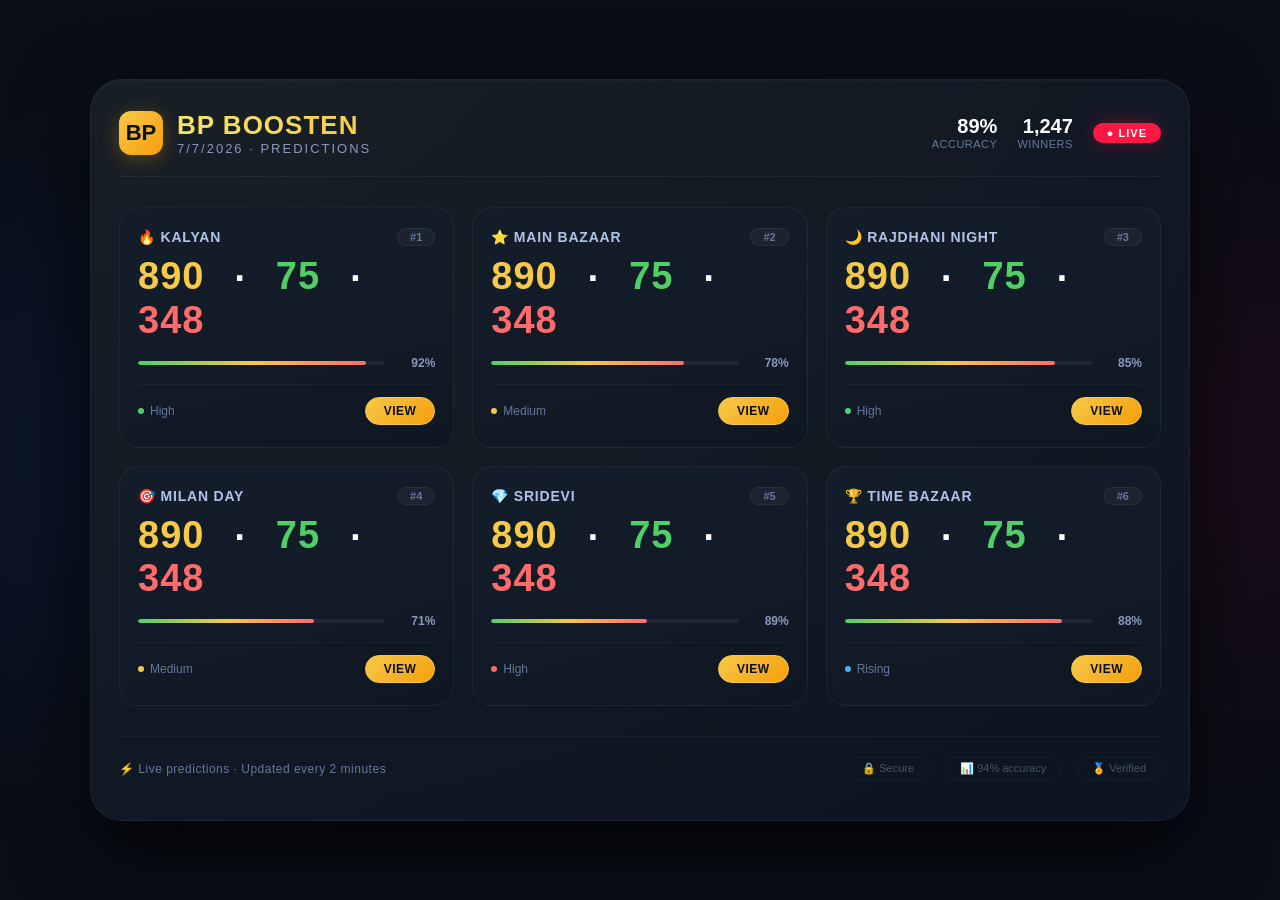
==== page4.html @ 210bc240 "Add files via upload" ====
<!DOCTYPE html>
<html lang="en">
<head>
  <meta charset="UTF-8" />
  <meta name="viewport" content="width=device-width, initial-scale=1.0" />
  <title>BP BOOSTEN · Predictions</title>

  <style>
    /* Reset & Base */
    * {
      margin: 0;
      padding: 0;
      box-sizing: border-box;
      font-family: 'Segoe UI', Roboto, 'Helvetica Neue', Arial, sans-serif;
    }

    body {
      background: #0a0e17;
      display: flex;
      justify-content: center;
      align-items: center;
      min-height: 100vh;
      padding: 20px;
      background-image: 
        radial-gradient(ellipse at 20% 50%, rgba(10, 30, 60, 0.6) 0%, transparent 60%),
        radial-gradient(ellipse at 80% 50%, rgba(60, 10, 30, 0.4) 0%, transparent 60%);
    }

    .container {
      width: 100%;
      max-width: 1100px;
      background: linear-gradient(145deg, #111927, #0d1520);
      border-radius: 32px;
      padding: 30px 28px 40px;
      border: 1px solid rgba(255, 255, 255, 0.06);
      box-shadow: 0 30px 80px rgba(0, 0, 0, 0.8), inset 0 1px 0 rgba(255, 255, 255, 0.03);
      position: relative;
      overflow: hidden;
    }

    /* Glow effect */
    .container::before {
      content: '';
      position: absolute;
      top: -50%;
      left: -50%;
      width: 200%;
      height: 200%;
      background: radial-gradient(ellipse at 30% 20%, rgba(255, 215, 0, 0.03) 0%, transparent 60%);
      pointer-events: none;
    }

    /* Header */
    .header {
      display: flex;
      justify-content: space-between;
      align-items: center;
      margin-bottom: 30px;
      padding-bottom: 20px;
      border-bottom: 1px solid rgba(255, 255, 255, 0.05);
      flex-wrap: wrap;
      gap: 12px;
      position: relative;
      z-index: 1;
    }

    .brand {
      display: flex;
      align-items: center;
      gap: 14px;
    }

    .brand-icon {
      width: 44px;
      height: 44px;
      background: linear-gradient(135deg, #f7c948, #f59e0b);
      border-radius: 12px;
      display: flex;
      align-items: center;
      justify-content: center;
      font-size: 22px;
      font-weight: 900;
      color: #0a0e17;
      box-shadow: 0 4px 20px rgba(245, 158, 11, 0.3);
    }

    .company-name {
      font-size: 26px;
      font-weight: 800;
      color: #ffffff;
      letter-spacing: 1px;
      background: linear-gradient(135deg, #f5e56b, #f7c948);
      -webkit-background-clip: text;
      -webkit-text-fill-color: transparent;
      background-clip: text;
    }

    .company-sub {
      font-size: 13px;
      color: #8899bb;
      font-weight: 400;
      letter-spacing: 2px;
      text-transform: uppercase;
      -webkit-text-fill-color: #8899bb;
    }

    .header-stats {
      display: flex;
      align-items: center;
      gap: 20px;
    }

    .stat-item {
      text-align: right;
    }

    .stat-number {
      font-size: 20px;
      font-weight: 700;
      color: #fff;
    }

    .stat-label {
      font-size: 11px;
      color: #667799;
      text-transform: uppercase;
      letter-spacing: 0.5px;
    }

    .live-badge {
      background: #ff1744;
      color: #fff;
      font-size: 11px;
      font-weight: 700;
      padding: 4px 14px;
      border-radius: 30px;
      text-transform: uppercase;
      letter-spacing: 1px;
      animation: pulse-live 1.8s infinite;
      box-shadow: 0 0 20px rgba(255, 23, 68, 0.3);
    }

    @keyframes pulse-live {
      0%, 100% { opacity: 1; }
      50% { opacity: 0.5; }
    }

    /* Grid - 6 boxes */
    .boxes {
      display: grid;
      grid-template-columns: repeat(3, 1fr);
      gap: 18px;
      position: relative;
      z-index: 1;
    }

    .box-wrapper {
      background: linear-gradient(165deg, #141e2b, #0f1722);
      border-radius: 20px;
      padding: 20px 18px 22px;
      border: 1px solid rgba(255, 255, 255, 0.05);
      transition: all 0.3s cubic-bezier(0.4, 0, 0.2, 1);
      position: relative;
      overflow: hidden;
    }

    .box-wrapper::before {
      content: '';
      position: absolute;
      top: 0;
      left: 0;
      right: 0;
      height: 2px;
      background: linear-gradient(90deg, transparent, #f7c948, transparent);
      opacity: 0;
      transition: opacity 0.3s;
    }

    .box-wrapper:hover {
      transform: translateY(-4px);
      border-color: rgba(247, 201, 72, 0.2);
      box-shadow: 0 12px 40px rgba(0, 0, 0, 0.4);
    }

    .box-wrapper:hover::before {
      opacity: 1;
    }

    /* Box header with rank */
    .box-header {
      display: flex;
      justify-content: space-between;
      align-items: center;
      margin-bottom: 10px;
    }

    .box-title {
      font-size: 14px;
      font-weight: 700;
      color: #b0c4e8;
      text-transform: uppercase;
      letter-spacing: 0.8px;
    }

    .box-rank {
      font-size: 11px;
      font-weight: 600;
      color: #667799;
      background: rgba(255, 255, 255, 0.04);
      padding: 2px 12px;
      border-radius: 30px;
      border: 1px solid rgba(255, 255, 255, 0.06);
    }

    /* Main prediction value */
    .box-value {
      font-size: 38px;
      font-weight: 900;
      color: #ffffff;
      letter-spacing: 1px;
      line-height: 1.1;
      margin: 6px 0 4px;
      font-family: 'Courier New', monospace;
    }

    .box-value .highlight {
      color: #f7c948;
    }

    .box-value .red {
      color: #ff6b6b;
    }

    .box-value .green {
      color: #51cf66;
    }

    /* Confidence / odds bar */
    .confidence-bar {
      margin: 12px 0 14px;
      display: flex;
      align-items: center;
      gap: 12px;
    }

    .confidence-track {
      flex: 1;
      height: 4px;
      background: rgba(255, 255, 255, 0.06);
      border-radius: 10px;
      overflow: hidden;
    }

    .confidence-fill {
      height: 100%;
      border-radius: 10px;
      background: linear-gradient(90deg, #51cf66, #f7c948, #ff6b6b);
      transition: width 1s ease;
    }

    .confidence-label {
      font-size: 12px;
      font-weight: 600;
      color: #8899bb;
      min-width: 38px;
      text-align: right;
    }

    /* Additional info row */
    .info-row {
      display: flex;
      justify-content: space-between;
      align-items: center;
      margin-top: 10px;
      padding-top: 12px;
      border-top: 1px solid rgba(255, 255, 255, 0.04);
    }

    .info-tag {
      display: flex;
      align-items: center;
      gap: 6px;
      font-size: 12px;
      color: #667799;
    }

    .info-tag .dot {
      width: 6px;
      height: 6px;
      border-radius: 50%;
      display: inline-block;
    }

    .dot-green { background: #51cf66; }
    .dot-yellow { background: #f7c948; }
    .dot-red { background: #ff6b6b; }
    .dot-blue { background: #4dabf7; }

    .btn-action {
      background: linear-gradient(135deg, #1a2a3f, #0f1a2a);
      border: 1px solid rgba(255, 255, 255, 0.08);
      color: #b0c4e8;
      font-weight: 600;
      font-size: 12px;
      padding: 6px 18px;
      border-radius: 30px;
      cursor: pointer;
      transition: all 0.25s;
      text-transform: uppercase;
      letter-spacing: 0.5px;
    }

    .btn-action:hover {
      background: linear-gradient(135deg, #f7c948, #f59e0b);
      color: #0a0e17;
      border-color: #f7c948;
      box-shadow: 0 4px 20px rgba(247, 201, 72, 0.2);
      transform: scale(1.02);
    }

    .btn-action.primary {
      background: linear-gradient(135deg, #f7c948, #f59e0b);
      color: #0a0e17;
      border-color: #f7c948;
    }

    .btn-action.primary:hover {
      box-shadow: 0 4px 30px rgba(247, 201, 72, 0.3);
    }

    /* Footer */
    .footer {
      margin-top: 30px;
      padding-top: 20px;
      border-top: 1px solid rgba(255, 255, 255, 0.04);
      display: flex;
      justify-content: space-between;
      align-items: center;
      flex-wrap: wrap;
      gap: 12px;
      position: relative;
      z-index: 1;
    }

    .footer-text {
      font-size: 12px;
      color: #445566;
      letter-spacing: 0.5px;
    }

    .footer-text span {
      color: #667799;
    }

    .footer-badges {
      display: flex;
      gap: 16px;
    }

    .footer-badge {
      font-size: 11px;
      color: #445566;
      padding: 4px 14px;
      border: 1px solid rgba(255, 255, 255, 0.04);
      border-radius: 30px;
    }

    /* Responsive */
    @media (max-width: 900px) {
      .boxes {
        grid-template-columns: repeat(2, 1fr);
      }
    }

    @media (max-width: 600px) {
      .container {
        padding: 18px 14px 28px;
        border-radius: 20px;
      }

      .company-name {
        font-size: 20px;
      }

      .brand-icon {
        width: 36px;
        height: 36px;
        font-size: 18px;
      }

      .boxes {
        grid-template-columns: 1fr;
        gap: 14px;
      }

      .box-value {
        font-size: 30px;
      }

      .header {
        flex-direction: column;
        align-items: flex-start;
        gap: 10px;
      }

      .header-stats {
        width: 100%;
        justify-content: space-between;
      }

      .stat-number {
        font-size: 17px;
      }

      .footer {
        flex-direction: column;
        text-align: center;
      }
    }

    @media (max-width: 400px) {
      .box-value {
        font-size: 26px;
      }

      .company-name {
        font-size: 17px;
      }

      .container {
        padding: 14px 10px 20px;
      }
    }
  </style>
</head>
<body>

<div class="container">

  <!-- Header -->
  <div class="header">
    <div class="brand">
      <div class="brand-icon">BP</div>
      <div>
        <div class="company-name">BP BOOSTEN</div>
        <div class="company-sub">7/7/2026 · Predictions</div>
      </div>
    </div>
    <div class="header-stats">
      <div class="stat-item">
        <div class="stat-number">89%</div>
        <div class="stat-label">Accuracy</div>
      </div>
      <div class="stat-item">
        <div class="stat-number">1,247</div>
        <div class="stat-label">Winners</div>
      </div>
      <span class="live-badge">● Live</span>
    </div>
  </div>

  <!-- 6 Boxes -->
  <div class="boxes">

    <!-- Box 1 -->
    <div class="box-wrapper">
      <div class="box-header">
        <span class="box-title">🔥 KALYAN</span>
        <span class="box-rank">#1</span>
      </div>
      <div class="box-value"><span class="highlight">890</span> · <span class="green">75</span> · <span class="red">348</span></div>
      <div class="confidence-bar">
        <div class="confidence-track">
          <div class="confidence-fill" style="width: 92%;"></div>
        </div>
        <span class="confidence-label">92%</span>
      </div>
      <div class="info-row">
        <span class="info-tag"><span class="dot dot-green"></span> High</span>
        <button class="btn-action primary">View</button>
      </div>
    </div>

    <!-- Box 2 -->
    <div class="box-wrapper">
      <div class="box-header">
        <span class="box-title">⭐ MAIN BAZAAR</span>
        <span class="box-rank">#2</span>
      </div>
      <div class="box-value"><span class="highlight">890</span> · <span class="green">75</span> · <span class="red">348</span></div>
      <div class="confidence-bar">
        <div class="confidence-track">
          <div class="confidence-fill" style="width: 78%;"></div>
        </div>
        <span class="confidence-label">78%</span>
      </div>
      <div class="info-row">
        <span class="info-tag"><span class="dot dot-yellow"></span> Medium</span>
        <button class="btn-action primary">View</button>
      </div>
    </div>

    <!-- Box 3 -->
    <div class="box-wrapper">
      <div class="box-header">
        <span class="box-title">🌙 RAJDHANI NIGHT</span>
        <span class="box-rank">#3</span>
      </div>
      <div class="box-value"><span class="highlight">890</span> · <span class="green">75</span> · <span class="red">348</span></div>
      <div class="confidence-bar">
        <div class="confidence-track">
          <div class="confidence-fill" style="width: 85%;"></div>
        </div>
        <span class="confidence-label">85%</span>
      </div>
      <div class="info-row">
        <span class="info-tag"><span class="dot dot-green"></span> High</span>
        <button class="btn-action primary">View</button>
      </div>
    </div>

    <!-- Box 4 -->
    <div class="box-wrapper">
      <div class="box-header">
        <span class="box-title">🎯 MILAN DAY</span>
        <span class="box-rank">#4</span>
      </div>
      <div class="box-value"><span class="highlight">890</span> · <span class="green">75</span> · <span class="red">348</span></div>
      <div class="confidence-bar">
        <div class="confidence-track">
          <div class="confidence-fill" style="width: 71%;"></div>
        </div>
        <span class="confidence-label">71%</span>
      </div>
      <div class="info-row">
        <span class="info-tag"><span class="dot dot-yellow"></span> Medium</span>
        <button class="btn-action primary">View</button>
      </div>
    </div>

    <!-- Box 5 -->
    <div class="box-wrapper">
      <div class="box-header">
        <span class="box-title">💎 SRIDEVI</span>
        <span class="box-rank">#5</span>
      </div>
      <div class="box-value"><span class="highlight">890</span> · <span class="green">75</span> · <span class="red">348</span></div>
      <div class="confidence-bar">
        <div class="confidence-track">
          <div class="confidence-fill" style="width: 63%;"></div>
        </div>
        <span class="confidence-label">89%</span>
      </div>
      <div class="info-row">
        <span class="info-tag"><span class="dot dot-red"></span> High</span>
        <button class="btn-action primary">View</button>
      </div>
    </div>

    <!-- Box 6 -->
    <div class="box-wrapper">
      <div class="box-header">
        <span class="box-title">🏆 TIME BAZAAR</span>
        <span class="box-rank">#6</span>
      </div>
      <div class="box-value"><span class="highlight">890</span> · <span class="green">75</span> · <span class="red">348</span></div>
      <div class="confidence-bar">
        <div class="confidence-track">
          <div class="confidence-fill" style="width: 88%;"></div>
        </div>
        <span class="confidence-label">88%</span>
      </div>
      <div class="info-row">
        <span class="info-tag"><span class="dot dot-blue"></span> Rising</span>
        <button class="btn-action primary">View</button>
      </div>
    </div>

  </div>

  <!-- Footer -->
  <div class="footer">
    <div class="footer-text">
      ⚡ <span>Live predictions · Updated every 2 minutes</span>
    </div>
    <div class="footer-badges">
      <span class="footer-badge">🔒 Secure</span>
      <span class="footer-badge">📊 94% accuracy</span>
      <span class="footer-badge">🏅 Verified</span>
    </div>
  </div>

</div>

</body>
</html>
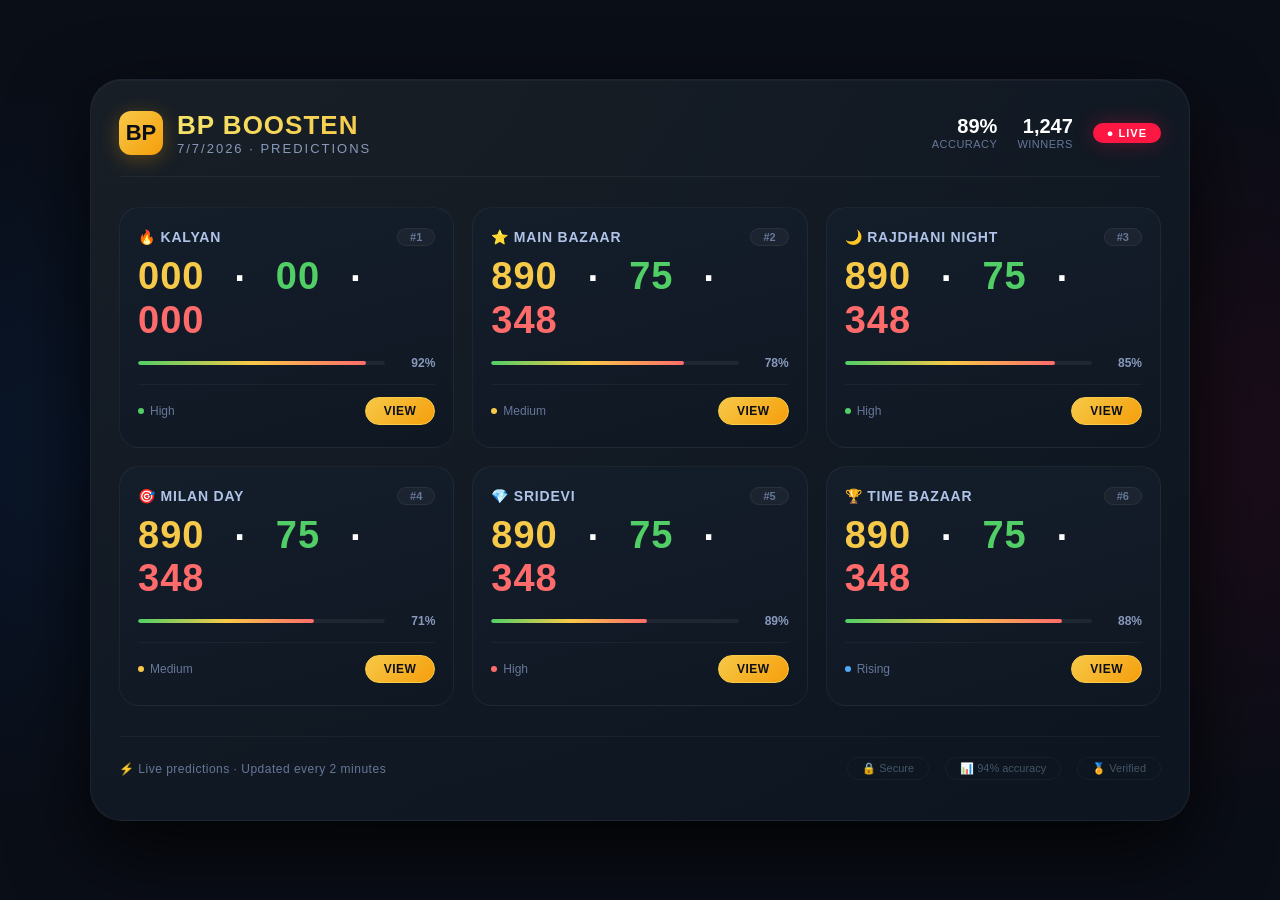
==== commit a171b2ee: "Update box-value with new numerical values" ====
--- a/page4.html
+++ b/page4.html
@@ -468,7 +468,7 @@
         <span class="box-title">🔥 KALYAN</span>
         <span class="box-rank">#1</span>
       </div>
-      <div class="box-value"><span class="highlight">890</span> · <span class="green">75</span> · <span class="red">348</span></div>
+      <div class="box-value"><span class="highlight">000</span> · <span class="green">00</span> · <span class="red">000</span></div>
       <div class="confidence-bar">
         <div class="confidence-track">
           <div class="confidence-fill" style="width: 92%;"></div>
